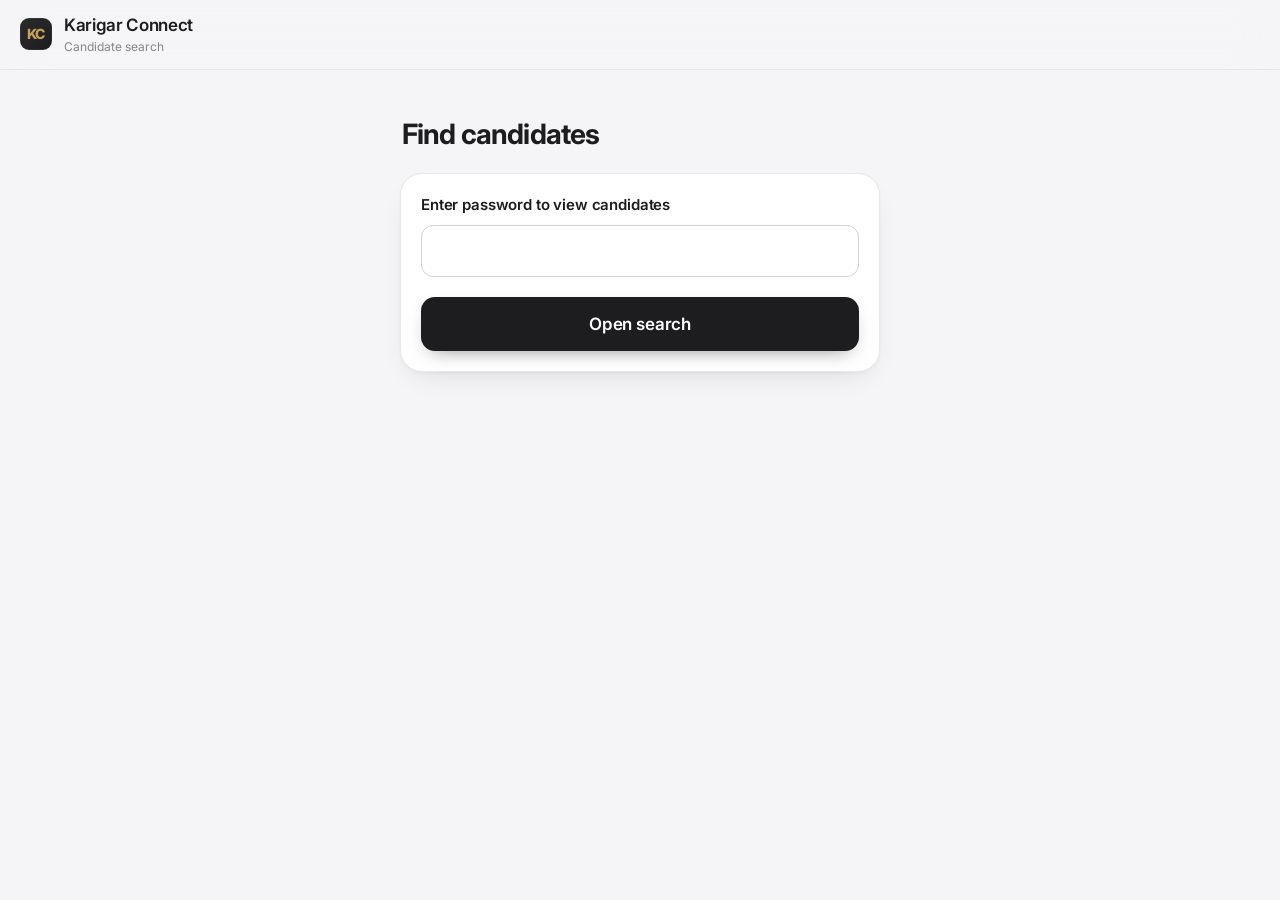
==== search.html @ d38c3f49 "Initial Karigar app" ====
<!DOCTYPE html>
<html>
<head>
  <base target="_top">
  <meta charset="utf-8">
  <link rel="stylesheet" href="styles.css">
  <script src="config.js"></script>
  <style>
    .filters{display:grid;grid-template-columns:1fr 1fr;gap:14px;}
    .filters .full{grid-column:1 / -1;}
    .result{background:var(--surface);border:1px solid var(--line-soft);border-radius:18px;padding:18px;margin-bottom:14px;box-shadow:var(--shadow-card);animation:rise .5s var(--ease) both;}
    .result h3{margin:0 0 3px;color:var(--ink);font-size:19px;font-weight:600;letter-spacing:-0.02em;}
    .result .meta{color:var(--muted);font-size:13px;margin-bottom:10px;}
    .tags{display:flex;flex-wrap:wrap;gap:7px;margin:10px 0;}
    .tag{background:rgba(0,113,227,.10);color:var(--accent);border-radius:999px;padding:5px 12px;font-size:13px;font-weight:600;}
    .kv{display:flex;gap:20px;flex-wrap:wrap;font-size:14px;margin:8px 0 2px;color:var(--muted);}
    .kv b{color:var(--ink);font-weight:600;}
    .actions{display:flex;gap:10px;margin-top:14px;flex-wrap:wrap;}
    .actions a{flex:1;min-width:118px;text-decoration:none;text-align:center;padding:13px;border-radius:12px;font-weight:600;font-size:15px;letter-spacing:-0.01em;transition:transform .18s var(--spring),opacity .2s;}
    .actions a:active{transform:scale(.97);}
    .a-call{background:var(--ink);color:#fff;}
    .a-wa{background:#34C759;color:#fff;}
    .a-cv{background:rgba(0,0,0,.05);color:var(--ink);}
    .statbar{background:var(--surface);border:1px solid var(--line-soft);border-radius:14px;padding:14px 18px;display:flex;justify-content:space-between;align-items:center;margin-bottom:16px;box-shadow:var(--shadow-card);}
    .statbar b{font-size:20px;letter-spacing:-0.02em;}
    label.flabel{font-size:13px;font-weight:600;color:var(--muted);display:block;margin-bottom:6px;}
    .lock-btn{width:auto;height:40px;padding:0 16px;border-radius:980px;font-size:14px;background:rgba(0,0,0,.05);color:var(--ink);border:none;font-weight:600;cursor:pointer;transition:transform .18s var(--spring);}
    .lock-btn:active{transform:scale(.95);}
  </style>
</head>
<body>
  <div class="topbar">
    <div class="logo">KC</div>
    <div><h1 class="brand">Karigar Connect</h1><small>Candidate search</small></div>
  </div>

  <!-- Login -->
  <div id="login" class="wrap stagger" style="padding-top:36px;">
    <div class="page-title" style="font-size:28px;font-weight:700;letter-spacing:-0.03em;margin:8px 2px 18px;">Find candidates</div>
    <div class="card">
      <div class="field" style="margin-top:0;">
        <label>Enter password to view candidates</label>
        <input id="pw" type="password" onkeydown="if(event.key==='Enter')doLogin()">
        <div id="pwErr" class="err-text">Wrong password. Try again.</div>
      </div>
      <button class="btn btn-primary" onclick="doLogin()">Open search</button>
    </div>
  </div>

  <!-- App -->
  <div id="app" class="wrap hidden" style="padding-top:18px;">
    <div class="statbar">
      <div><b id="totalCount">0</b> <span class="muted">candidates registered</span></div>
      <button class="lock-btn" onclick="logout()">Lock</button>
    </div>

    <div class="card">
      <div class="filters">
        <div class="full">
          <label class="flabel">Skill</label>
          <select id="fSkill"><option value="">Any skill</option></select>
        </div>
        <div class="full">
          <label class="flabel">Area / location</label>
          <input id="fArea" type="text" placeholder="e.g. Zaveri Bazaar">
        </div>
        <div>
          <label class="flabel">Min. experience (yrs)</label>
          <input id="fExp" type="number" inputmode="numeric" min="0" placeholder="0">
        </div>
        <div>
          <label class="flabel">Max. salary (₹/mo)</label>
          <input id="fSal" type="number" inputmode="numeric" min="0" placeholder="Any">
        </div>
        <div class="full">
          <label class="flabel">Availability</label>
          <select id="fAvail"><option value="">Any</option></select>
        </div>
      </div>
      <button class="btn btn-primary" style="margin-top:18px;" onclick="runSearch()">Search candidates</button>
    </div>

    <div id="results" style="margin-top:20px;"></div>
  </div>

<script>
var PW = '';
var SKILL_OPTS = ['Stone Setting','Polishing','Filing','Soldering','Casting','Wax Setting','Kundan','Meena (Enamel)','Chain Making','Designing / CAD','Repairing','Helper'];
var AVAIL_OPTS = ['Immediate','Within 15 days','Within 1 month','Currently working'];

(function init(){
  var s=document.getElementById('fSkill');
  SKILL_OPTS.forEach(function(o){var op=document.createElement('option');op.value=o;op.textContent=o;s.appendChild(op);});
  var a=document.getElementById('fAvail');
  AVAIL_OPTS.forEach(function(o){var op=document.createElement('option');op.value=o;op.textContent=o;a.appendChild(op);});
})();

function doLogin(){
  var pw = document.getElementById('pw').value;
  api('stats', {password:pw}).then(function(res){
    if(res && res.success){
      PW = pw;
      document.getElementById('login').classList.add('hidden');
      document.getElementById('app').classList.remove('hidden');
      document.getElementById('totalCount').textContent = res.total;
      runSearch();
    } else {
      document.getElementById('pwErr').style.display='block';
    }
  }).catch(function(){ document.getElementById('pwErr').style.display='block'; });
}
function logout(){ PW=''; document.getElementById('app').classList.add('hidden'); document.getElementById('login').classList.remove('hidden'); document.getElementById('pw').value=''; }

function runSearch(){
  var results = document.getElementById('results');
  results.innerHTML = '<div class="center muted" style="padding:30px;"><span class="spin" style="border-color:rgba(0,113,227,.25);border-top-color:var(--accent);"></span> Searching…</div>';
  var filters = {
    password: PW,
    skill: document.getElementById('fSkill').value,
    area: document.getElementById('fArea').value,
    minExperience: document.getElementById('fExp').value || '',
    maxSalary: document.getElementById('fSal').value || '',
    availability: document.getElementById('fAvail').value
  };
  api('search', {filters:filters}).then(render).catch(function(){
    results.innerHTML='<div class="center muted" style="padding:30px;">Something went wrong. Try again.</div>';
  });
}

function inr(n){ n=Number(n)||0; return n? n.toLocaleString('en-IN') : '—'; }

function render(res){
  var results = document.getElementById('results');
  if(!res || !res.success){ results.innerHTML='<div class="center muted" style="padding:30px;">Session expired. Please unlock again.</div>'; return; }
  if(!res.candidates.length){ results.innerHTML='<div class="center muted" style="padding:36px;">No candidates match these filters yet. Try widening the search.</div>'; return; }

  var html = '<div class="muted" style="margin-bottom:12px;font-size:14px;">'+res.total+' result'+(res.total===1?'':'s')+'</div>';
  res.candidates.forEach(function(c){
    var tags = String(c.skills||'').split(',').map(function(s){return s.trim();}).filter(Boolean)
      .map(function(s){return '<span class="tag">'+esc(s)+'</span>';}).join('');
    var wa = String(c.mobile).length===10 ? '91'+c.mobile : c.mobile;
    html += '<div class="result">'
      + '<h3>'+esc(c.name)+'</h3>'
      + '<div class="meta">'+esc(c.area||'—')+'  •  ID '+esc(c.id)+'</div>'
      + '<div class="tags">'+tags+'</div>'
      + '<div class="kv"><span><b>'+(c.experience||0)+'</b> yrs exp</span>'
      + '<span>Expected: <b>₹ '+inr(c.salary)+'</b>/mo</span>'
      + '<span>Joins: <b>'+esc(c.availability||'—')+'</b></span></div>'
      + '<div class="actions">'
      + '<a class="a-call" href="tel:'+esc(c.mobile)+'">📞 Call</a>'
      + '<a class="a-wa" href="https://wa.me/'+esc(wa)+'" target="_blank">WhatsApp</a>'
      + (c.cvUrl?'<a class="a-cv" href="'+esc(c.cvUrl)+'" target="_blank">View CV</a>':'')
      + (c.resumeUrl?'<a class="a-cv" href="'+esc(c.resumeUrl)+'" target="_blank">Original</a>':'')
      + '</div></div>';
  });
  results.innerHTML = html;
}
function esc(s){ return String(s==null?'':s).replace(/[&<>"']/g,function(m){return {'&':'&amp;','<':'&lt;','>':'&gt;','"':'&quot;',"'":'&#39;'}[m];}); }
</script>
</body>
</html>
---- styles.css ----
@import url('https://fonts.googleapis.com/css2?family=Inter:wght@400;500;600;700;800&family=Noto+Sans+Devanagari:wght@400;500;600;700&family=Noto+Sans+Bengali:wght@400;500;600;700&display=swap');

:root{
    /* Apple system palette */
    --bg:#F5F5F7; --surface:#FFFFFF; --surface-2:#FBFBFD;
    --ink:#1D1D1F; --muted:#86868B; --muted-2:#6E6E73;
    --line:#D2D2D7; --line-soft:#E8E8ED;
    --accent:#0071E3; --accent-press:#0060C0;
    --green:#34C759; --red:#FF3B30;
    --gold:#C6A15B;
    --r-card:22px; --r-btn:14px; --r-field:12px; --r-tile:18px;
    --shadow-card:0 1px 3px rgba(0,0,0,.04), 0 12px 30px -14px rgba(0,0,0,.14);
    --ease:cubic-bezier(.22,1,.36,1); --spring:cubic-bezier(.34,1.56,.64,1);

    /* Legacy aliases so existing inline styles/scripts keep working */
    --garnet:#1D1D1F; --garnet-dark:#000000; --gold-soft:#E8E8ED;
    --paper:#F5F5F7; --card:#FFFFFF; --ok:#34C759; --err:#FF3B30;
  }
  *{box-sizing:border-box; -webkit-tap-highlight-color:transparent;}
  html,body{margin:0;padding:0;}
  body{
    font-family:-apple-system,BlinkMacSystemFont,"SF Pro Display","SF Pro Text","Inter","Noto Sans Devanagari","Noto Sans Bengali",system-ui,sans-serif;
    background:var(--bg); color:var(--ink);
    font-size:17px; line-height:1.47; letter-spacing:-0.01em;
    -webkit-font-smoothing:antialiased; -moz-osx-font-smoothing:grayscale;
    text-rendering:optimizeLegibility;
  }
  .wrap{max-width:520px; margin:0 auto; padding:0 20px 80px;}
  .brand{font-weight:700; letter-spacing:-0.02em;}
  .center{text-align:center;} .muted{color:var(--muted);}
  .hidden{display:none !important;}
  .hr{height:1px;background:var(--line-soft);border:0;margin:26px 0;}

  /* Frosted sticky header */
  .topbar{
    position:sticky; top:0; z-index:30;
    display:flex; align-items:center; gap:12px;
    padding:13px 20px;
    background:rgba(245,245,247,.72);
    -webkit-backdrop-filter:saturate(180%) blur(20px);
    backdrop-filter:saturate(180%) blur(20px);
    border-bottom:1px solid rgba(0,0,0,.07);
  }
  .topbar .logo{
    width:32px;height:32px;border-radius:9px;
    background:linear-gradient(135deg,#2b2b2e,#1d1d1f);
    color:var(--gold); display:grid;place-items:center;
    font-weight:800;font-size:14px;letter-spacing:-0.03em;
    box-shadow:inset 0 0 0 .5px rgba(255,255,255,.12);
  }
  .topbar h1{font-size:17px;margin:0;font-weight:600;letter-spacing:-0.02em;color:var(--ink);}
  .topbar small{display:block;color:var(--muted);font-size:12px;font-weight:400;letter-spacing:0;}
  .globe-btn{background:rgba(0,0,0,.05);color:var(--ink);border:none;border-radius:980px;padding:8px 13px;font-size:15px;cursor:pointer;transition:transform .18s var(--spring),background .2s;}
  .globe-btn:active{transform:scale(.94);background:rgba(0,0,0,.09);}

  /* Buttons */
  .btn{
    display:flex;align-items:center;justify-content:center;gap:9px;
    width:100%;height:54px;border:none;border-radius:var(--r-btn);
    font-size:17px;font-weight:600;letter-spacing:-0.01em;cursor:pointer;
    font-family:inherit;
    transition:transform .18s var(--spring), box-shadow .22s var(--ease), background .2s;
  }
  .btn:active{transform:scale(.97);}
  .btn-primary{background:var(--ink);color:#fff;box-shadow:0 8px 20px -10px rgba(0,0,0,.5);}
  .btn-primary:disabled{background:#AEAEB2;box-shadow:none;cursor:default;}
  .btn-gold{background:rgba(0,113,227,.10);color:var(--accent);} /* iOS tinted */
  .btn-gold:active{background:rgba(0,113,227,.16);}
  .btn-ghost{background:var(--surface);color:var(--ink);border:1px solid var(--line);}
  .btn-ghost:active{background:var(--surface-2);}

  /* Fields */
  .field{margin:20px 0;}
  .field > label{display:block;font-weight:600;font-size:15px;letter-spacing:-0.01em;margin-bottom:9px;color:var(--ink);}
  .field .hint{color:var(--muted);font-size:13px;margin-top:7px;}
  input[type=text],input[type=tel],input[type=number],input[type=password],select{
    width:100%;height:52px;padding:0 15px;font-size:17px;
    border:1px solid var(--line);border-radius:var(--r-field);background:var(--surface);
    font-family:inherit;color:var(--ink);letter-spacing:-0.01em;
    transition:border-color .18s var(--ease), box-shadow .18s var(--ease);
    -webkit-appearance:none;appearance:none;
  }
  select{background-image:url("data:image/svg+xml;utf8,<svg xmlns='http://www.w3.org/2000/svg' width='14' height='14' viewBox='0 0 24 24' fill='none' stroke='%2386868B' stroke-width='2.5' stroke-linecap='round' stroke-linejoin='round'><polyline points='6 9 12 15 18 9'/></svg>");background-repeat:no-repeat;background-position:right 15px center;padding-right:42px;}
  input:focus,select:focus{outline:none;border-color:var(--accent);box-shadow:0 0 0 4px rgba(0,113,227,.16);}
  .err-text{color:var(--red);font-size:13px;margin-top:7px;display:none;}
  .field.invalid .err-text{display:block;}
  .field.invalid input,.field.invalid select{border-color:var(--red);box-shadow:0 0 0 4px rgba(255,59,48,.12);}

  /* Card / grouped section */
  .card{background:var(--surface);border:1px solid var(--line-soft);border-radius:var(--r-card);padding:20px;box-shadow:var(--shadow-card);}
  .card .field:first-child{margin-top:0;} .card .field:last-child{margin-bottom:0;}
  .upload-card{border:1.5px dashed rgba(0,113,227,.35);background:linear-gradient(180deg,rgba(0,113,227,.03),transparent);box-shadow:none;}

  /* Skills grid */
  .skill-grid{display:grid;grid-template-columns:1fr 1fr;gap:12px;}
  .skill{
    position:relative;background:var(--surface);border:1px solid var(--line);
    border-radius:var(--r-tile);padding:16px 12px;cursor:pointer;user-select:none;
    display:flex;flex-direction:column;align-items:center;gap:8px;min-height:94px;justify-content:center;
    transition:transform .2s var(--spring),border-color .2s var(--ease),box-shadow .25s var(--ease),background .2s;
  }
  .skill:active{transform:scale(.96);}
  .skill .ic{font-size:28px;line-height:1;}
  .skill .nm{font-size:14px;font-weight:600;letter-spacing:-0.01em;color:var(--ink);text-align:center;}
  .skill.on{border-color:var(--accent);background:rgba(0,113,227,.06);box-shadow:0 0 0 2.5px rgba(0,113,227,.35),0 10px 24px -12px rgba(0,113,227,.7);transform:translateY(-2px);}
  .skill.on::after{content:"✓";position:absolute;top:8px;right:8px;width:20px;height:20px;background:var(--accent);color:#fff;border-radius:50%;font-size:11px;font-weight:800;display:grid;place-items:center;animation:pop .28s var(--spring);}

  /* Chips */
  .chips{display:flex;flex-wrap:wrap;gap:10px;}
  .chip{background:var(--surface);border:1px solid var(--line);border-radius:999px;padding:11px 18px;font-size:15px;font-weight:600;letter-spacing:-0.01em;cursor:pointer;transition:transform .18s var(--spring),background .2s,color .2s,border-color .2s;}
  .chip:active{transform:scale(.96);}
  .chip.on{background:var(--ink);color:#fff;border-color:var(--ink);}

  /* Success check + id pill */
  .success-check{display:inline-grid;place-items:center;margin-bottom:6px;}
  .success-check svg{width:92px;height:92px;}
  .success-check circle{fill:none;stroke:var(--green);stroke-width:3;stroke-dasharray:208;stroke-dashoffset:208;animation:draw .62s var(--ease) forwards;}
  .success-check path{fill:none;stroke:var(--green);stroke-width:4;stroke-linecap:round;stroke-linejoin:round;stroke-dasharray:60;stroke-dashoffset:60;animation:draw .42s var(--ease) .5s forwards;}
  .id-pill{display:inline-block;background:var(--surface);border:1px solid var(--line);border-radius:12px;padding:11px 18px;font-weight:600;letter-spacing:.02em;color:var(--ink);font-size:18px;box-shadow:var(--shadow-card);}

  /* Spinner */
  .spin{width:18px;height:18px;border:2.5px solid rgba(255,255,255,.35);border-top-color:#fff;border-radius:50%;display:inline-block;animation:spin .7s linear infinite;vertical-align:-3px;}

  /* Motion */
  @keyframes spin{to{transform:rotate(360deg);}}
  @keyframes rise{from{opacity:0;transform:translateY(16px);}to{opacity:1;transform:translateY(0);}}
  @keyframes pop{0%{transform:scale(0);}60%{transform:scale(1.18);}100%{transform:scale(1);}}
  @keyframes draw{to{stroke-dashoffset:0;}}
  .stagger>*{opacity:0;animation:rise .58s var(--ease) forwards;}
  .stagger>*:nth-child(1){animation-delay:.03s}.stagger>*:nth-child(2){animation-delay:.08s}
  .stagger>*:nth-child(3){animation-delay:.13s}.stagger>*:nth-child(4){animation-delay:.18s}
  .stagger>*:nth-child(5){animation-delay:.23s}.stagger>*:nth-child(6){animation-delay:.28s}
  .stagger>*:nth-child(7){animation-delay:.33s}.stagger>*:nth-child(8){animation-delay:.38s}
  .stagger>*:nth-child(9){animation-delay:.43s}.stagger>*:nth-child(10){animation-delay:.48s}
  .stagger>*:nth-child(11){animation-delay:.53s}.stagger>*:nth-child(12){animation-delay:.58s}
  .stagger>*:nth-child(n+13){animation-delay:.6s}

  @media (prefers-reduced-motion: reduce){
    *{animation:none !important; transition:none !important;}
    .stagger>*{opacity:1 !important;}
    .success-check circle,.success-check path{stroke-dashoffset:0 !important;}
  }
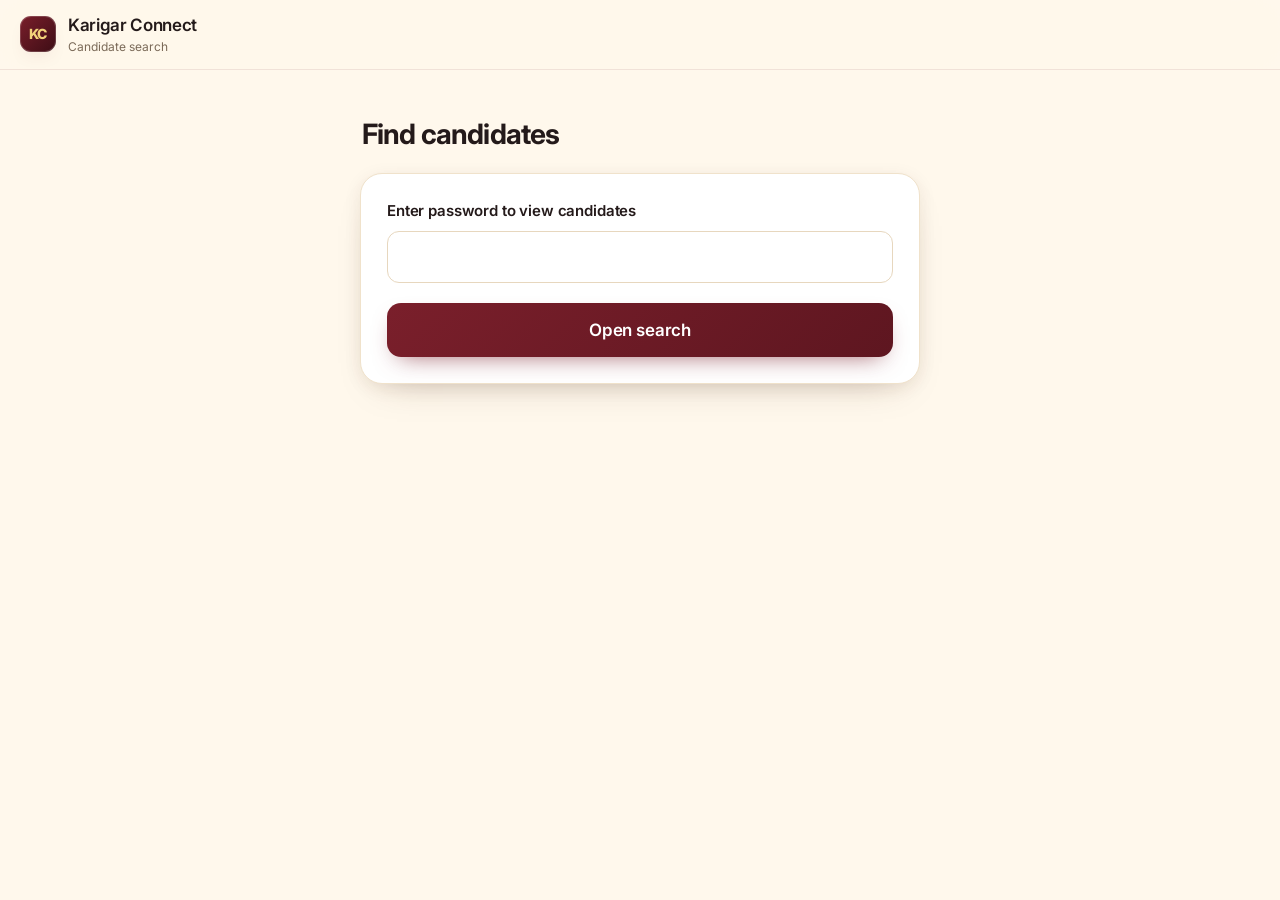
==== commit 59e803f4: "Initial Karigar app" ====
--- a/search.html
+++ b/search.html
@@ -3,6 +3,7 @@
 <head>
   <base target="_top">
   <meta charset="utf-8">
+  <meta name="viewport" content="width=device-width, initial-scale=1, maximum-scale=1">
   <link rel="stylesheet" href="styles.css">
   <script src="config.js"></script>
   <style>
@@ -12,14 +13,14 @@
     .result h3{margin:0 0 3px;color:var(--ink);font-size:19px;font-weight:600;letter-spacing:-0.02em;}
     .result .meta{color:var(--muted);font-size:13px;margin-bottom:10px;}
     .tags{display:flex;flex-wrap:wrap;gap:7px;margin:10px 0;}
-    .tag{background:rgba(0,113,227,.10);color:var(--accent);border-radius:999px;padding:5px 12px;font-size:13px;font-weight:600;}
+    .tag{background:rgba(122,31,43,.10);color:var(--accent);border-radius:999px;padding:5px 12px;font-size:13px;font-weight:600;}
     .kv{display:flex;gap:20px;flex-wrap:wrap;font-size:14px;margin:8px 0 2px;color:var(--muted);}
     .kv b{color:var(--ink);font-weight:600;}
     .actions{display:flex;gap:10px;margin-top:14px;flex-wrap:wrap;}
     .actions a{flex:1;min-width:118px;text-decoration:none;text-align:center;padding:13px;border-radius:12px;font-weight:600;font-size:15px;letter-spacing:-0.01em;transition:transform .18s var(--spring),opacity .2s;}
     .actions a:active{transform:scale(.97);}
-    .a-call{background:var(--ink);color:#fff;}
-    .a-wa{background:#34C759;color:#fff;}
+    .a-call{background:var(--accent);color:#fff;}
+    .a-wa{background:var(--green);color:#fff;}
     .a-cv{background:rgba(0,0,0,.05);color:var(--ink);}
     .statbar{background:var(--surface);border:1px solid var(--line-soft);border-radius:14px;padding:14px 18px;display:flex;justify-content:space-between;align-items:center;margin-bottom:16px;box-shadow:var(--shadow-card);}
     .statbar b{font-size:20px;letter-spacing:-0.02em;}
@@ -113,7 +114,7 @@
 
 function runSearch(){
   var results = document.getElementById('results');
-  results.innerHTML = '<div class="center muted" style="padding:30px;"><span class="spin" style="border-color:rgba(0,113,227,.25);border-top-color:var(--accent);"></span> Searching…</div>';
+  results.innerHTML = '<div class="center muted" style="padding:30px;"><span class="spin" style="border-color:rgba(122,31,43,.25);border-top-color:var(--accent);"></span> Searching…</div>';
   var filters = {
     password: PW,
     skill: document.getElementById('fSkill').value,
--- a/styles.css
+++ b/styles.css
@@ -1,20 +1,45 @@
 @import url('https://fonts.googleapis.com/css2?family=Inter:wght@400;500;600;700;800&family=Noto+Sans+Devanagari:wght@400;500;600;700&family=Noto+Sans+Bengali:wght@400;500;600;700&display=swap');
 
 :root{
-    /* Apple system palette */
-    --bg:#F5F5F7; --surface:#FFFFFF; --surface-2:#FBFBFD;
-    --ink:#1D1D1F; --muted:#86868B; --muted-2:#6E6E73;
-    --line:#D2D2D7; --line-soft:#E8E8ED;
-    --accent:#0071E3; --accent-press:#0060C0;
-    --green:#34C759; --red:#FF3B30;
+    /* Premium Karigar Gold theme */
+    --bg:#FFF8EC;
+    --surface:#FFFFFF;
+    --surface-2:#FFF3DA;
+
+    --ink:#241A1A;
+    --muted:#7B6A58;
+    --muted-2:#5F5145;
+
+    --line:#E7D7BE;
+    --line-soft:#F0E2CB;
+
+    --accent:#7A1F2B;
+    --accent-press:#5E1620;
+
     --gold:#C6A15B;
-    --r-card:22px; --r-btn:14px; --r-field:12px; --r-tile:18px;
-    --shadow-card:0 1px 3px rgba(0,0,0,.04), 0 12px 30px -14px rgba(0,0,0,.14);
-    --ease:cubic-bezier(.22,1,.36,1); --spring:cubic-bezier(.34,1.56,.64,1);
+    --gold-dark:#9B762D;
+
+    --green:#25D366;
+    --red:#D93025;
+
+    --r-card:22px;
+    --r-btn:14px;
+    --r-field:12px;
+    --r-tile:18px;
+
+    --shadow-card:0 4px 18px rgba(72,39,18,.08), 0 16px 38px -24px rgba(72,39,18,.35);
+
+    --ease:cubic-bezier(.22,1,.36,1);
+    --spring:cubic-bezier(.34,1.56,.64,1);
 
     /* Legacy aliases so existing inline styles/scripts keep working */
-    --garnet:#1D1D1F; --garnet-dark:#000000; --gold-soft:#E8E8ED;
-    --paper:#F5F5F7; --card:#FFFFFF; --ok:#34C759; --err:#FF3B30;
+    --garnet:#7A1F2B;
+    --garnet-dark:#5E1620;
+    --gold-soft:#FFF3DA;
+    --paper:#FFF8EC;
+    --card:#FFFFFF;
+    --ok:#25D366;
+    --err:#D93025;
   }
   *{box-sizing:border-box; -webkit-tap-highlight-color:transparent;}
   html,body{margin:0;padding:0;}
@@ -25,7 +50,7 @@
     -webkit-font-smoothing:antialiased; -moz-osx-font-smoothing:grayscale;
     text-rendering:optimizeLegibility;
   }
-  .wrap{max-width:520px; margin:0 auto; padding:0 20px 80px;}
+  .wrap{width:min(100% - 32px,560px);max-width:560px;margin:0 auto;padding:0 0 80px;}
   .brand{font-weight:700; letter-spacing:-0.02em;}
   .center{text-align:center;} .muted{color:var(--muted);}
   .hidden{display:none !important;}
@@ -36,22 +61,22 @@
     position:sticky; top:0; z-index:30;
     display:flex; align-items:center; gap:12px;
     padding:13px 20px;
-    background:rgba(245,245,247,.72);
+    background:rgba(255,248,236,.84);
     -webkit-backdrop-filter:saturate(180%) blur(20px);
     backdrop-filter:saturate(180%) blur(20px);
-    border-bottom:1px solid rgba(0,0,0,.07);
+    border-bottom:1px solid rgba(122,31,43,.10);
   }
   .topbar .logo{
-    width:32px;height:32px;border-radius:9px;
-    background:linear-gradient(135deg,#2b2b2e,#1d1d1f);
-    color:var(--gold); display:grid;place-items:center;
+    width:36px;height:36px;border-radius:11px;
+    background:linear-gradient(135deg,#7A1F2B,#3D0D15);
+    color:#F2D27A; display:grid;place-items:center;
     font-weight:800;font-size:14px;letter-spacing:-0.03em;
-    box-shadow:inset 0 0 0 .5px rgba(255,255,255,.12);
+    box-shadow:inset 0 0 0 1px rgba(255,255,255,.18), 0 8px 20px -14px rgba(122,31,43,.8);
   }
   .topbar h1{font-size:17px;margin:0;font-weight:600;letter-spacing:-0.02em;color:var(--ink);}
   .topbar small{display:block;color:var(--muted);font-size:12px;font-weight:400;letter-spacing:0;}
-  .globe-btn{background:rgba(0,0,0,.05);color:var(--ink);border:none;border-radius:980px;padding:8px 13px;font-size:15px;cursor:pointer;transition:transform .18s var(--spring),background .2s;}
-  .globe-btn:active{transform:scale(.94);background:rgba(0,0,0,.09);}
+  .globe-btn{background:rgba(122,31,43,.08);color:var(--accent);border:none;border-radius:980px;padding:8px 13px;font-size:15px;cursor:pointer;transition:transform .18s var(--spring),background .2s;}
+  .globe-btn:active{transform:scale(.94);background:rgba(122,31,43,.14);}
 
   /* Buttons */
   .btn{
@@ -62,10 +87,10 @@
     transition:transform .18s var(--spring), box-shadow .22s var(--ease), background .2s;
   }
   .btn:active{transform:scale(.97);}
-  .btn-primary{background:var(--ink);color:#fff;box-shadow:0 8px 20px -10px rgba(0,0,0,.5);}
-  .btn-primary:disabled{background:#AEAEB2;box-shadow:none;cursor:default;}
-  .btn-gold{background:rgba(0,113,227,.10);color:var(--accent);} /* iOS tinted */
-  .btn-gold:active{background:rgba(0,113,227,.16);}
+  .btn-primary{background:linear-gradient(135deg,var(--accent),var(--accent-press));color:#fff;box-shadow:0 10px 24px -12px rgba(122,31,43,.75);}
+  .btn-primary:disabled{background:#B8A999;box-shadow:none;cursor:default;}
+  .btn-gold{background:linear-gradient(135deg,#E6C878,#B8860B);color:#2B1C09;box-shadow:0 10px 22px -14px rgba(184,134,11,.8);}
+  .btn-gold:active{background:linear-gradient(135deg,#DDBE69,#A97808);}
   .btn-ghost{background:var(--surface);color:var(--ink);border:1px solid var(--line);}
   .btn-ghost:active{background:var(--surface-2);}
 
@@ -80,16 +105,16 @@
     transition:border-color .18s var(--ease), box-shadow .18s var(--ease);
     -webkit-appearance:none;appearance:none;
   }
-  select{background-image:url("data:image/svg+xml;utf8,<svg xmlns='http://www.w3.org/2000/svg' width='14' height='14' viewBox='0 0 24 24' fill='none' stroke='%2386868B' stroke-width='2.5' stroke-linecap='round' stroke-linejoin='round'><polyline points='6 9 12 15 18 9'/></svg>");background-repeat:no-repeat;background-position:right 15px center;padding-right:42px;}
-  input:focus,select:focus{outline:none;border-color:var(--accent);box-shadow:0 0 0 4px rgba(0,113,227,.16);}
+  select{background-image:url("data:image/svg+xml;utf8,<svg xmlns='http://www.w3.org/2000/svg' width='14' height='14' viewBox='0 0 24 24' fill='none' stroke='%237B6A58' stroke-width='2.5' stroke-linecap='round' stroke-linejoin='round'><polyline points='6 9 12 15 18 9'/></svg>");background-repeat:no-repeat;background-position:right 15px center;padding-right:42px;}
+  input:focus,select:focus{outline:none;border-color:var(--accent);box-shadow:0 0 0 4px rgba(122,31,43,.16);}
   .err-text{color:var(--red);font-size:13px;margin-top:7px;display:none;}
   .field.invalid .err-text{display:block;}
-  .field.invalid input,.field.invalid select{border-color:var(--red);box-shadow:0 0 0 4px rgba(255,59,48,.12);}
+  .field.invalid input,.field.invalid select{border-color:var(--red);box-shadow:0 0 0 4px rgba(217,48,37,.12);}
 
   /* Card / grouped section */
   .card{background:var(--surface);border:1px solid var(--line-soft);border-radius:var(--r-card);padding:20px;box-shadow:var(--shadow-card);}
   .card .field:first-child{margin-top:0;} .card .field:last-child{margin-bottom:0;}
-  .upload-card{border:1.5px dashed rgba(0,113,227,.35);background:linear-gradient(180deg,rgba(0,113,227,.03),transparent);box-shadow:none;}
+  .upload-card{border:1.5px dashed rgba(198,161,91,.48);background:linear-gradient(180deg,rgba(198,161,91,.12),transparent);box-shadow:none;}
 
   /* Skills grid */
   .skill-grid{display:grid;grid-template-columns:1fr 1fr;gap:12px;}
@@ -102,14 +127,14 @@
   .skill:active{transform:scale(.96);}
   .skill .ic{font-size:28px;line-height:1;}
   .skill .nm{font-size:14px;font-weight:600;letter-spacing:-0.01em;color:var(--ink);text-align:center;}
-  .skill.on{border-color:var(--accent);background:rgba(0,113,227,.06);box-shadow:0 0 0 2.5px rgba(0,113,227,.35),0 10px 24px -12px rgba(0,113,227,.7);transform:translateY(-2px);}
+  .skill.on{border-color:var(--accent);background:rgba(122,31,43,.06);box-shadow:0 0 0 2.5px rgba(122,31,43,.26),0 10px 24px -12px rgba(122,31,43,.65);transform:translateY(-2px);}
   .skill.on::after{content:"✓";position:absolute;top:8px;right:8px;width:20px;height:20px;background:var(--accent);color:#fff;border-radius:50%;font-size:11px;font-weight:800;display:grid;place-items:center;animation:pop .28s var(--spring);}
 
   /* Chips */
   .chips{display:flex;flex-wrap:wrap;gap:10px;}
   .chip{background:var(--surface);border:1px solid var(--line);border-radius:999px;padding:11px 18px;font-size:15px;font-weight:600;letter-spacing:-0.01em;cursor:pointer;transition:transform .18s var(--spring),background .2s,color .2s,border-color .2s;}
   .chip:active{transform:scale(.96);}
-  .chip.on{background:var(--ink);color:#fff;border-color:var(--ink);}
+  .chip.on{background:var(--accent);color:#fff;border-color:var(--accent);}
 
   /* Success check + id pill */
   .success-check{display:inline-grid;place-items:center;margin-bottom:6px;}
@@ -135,6 +160,36 @@
   .stagger>*:nth-child(11){animation-delay:.53s}.stagger>*:nth-child(12){animation-delay:.58s}
   .stagger>*:nth-child(n+13){animation-delay:.6s}
 
+
+  @media (min-width: 900px){
+    .wrap{max-width:680px;}
+    .card{padding:26px;}
+    .skill-grid{grid-template-columns:repeat(3, 1fr);}
+  }
+
+  @media (max-width: 600px){
+    body{font-size:16px;}
+    .topbar{padding:11px 14px;}
+    .topbar h1{font-size:16px;}
+    .topbar small{font-size:11px;}
+    .page-title{font-size:26px !important;}
+    .card{padding:16px;border-radius:18px;}
+    .skill-grid{grid-template-columns:1fr 1fr;gap:10px;}
+    .skill{min-height:84px;padding:13px 8px;}
+    .skill .ic{font-size:24px;}
+    .skill .nm{font-size:13px;}
+    input[type=text],input[type=tel],input[type=number],input[type=password],select{height:50px;font-size:16px;}
+    .btn{height:52px;font-size:16px;}
+    .filters{grid-template-columns:1fr !important;}
+    .actions a{flex:100%;}
+  }
+
+  @media (max-width: 380px){
+    .skill-grid{grid-template-columns:1fr;}
+    .lang-native{font-size:18px !important;}
+    .lang-en{font-size:13px !important;}
+  }
+
   @media (prefers-reduced-motion: reduce){
     *{animation:none !important; transition:none !important;}
     .stagger>*{opacity:1 !important;}
